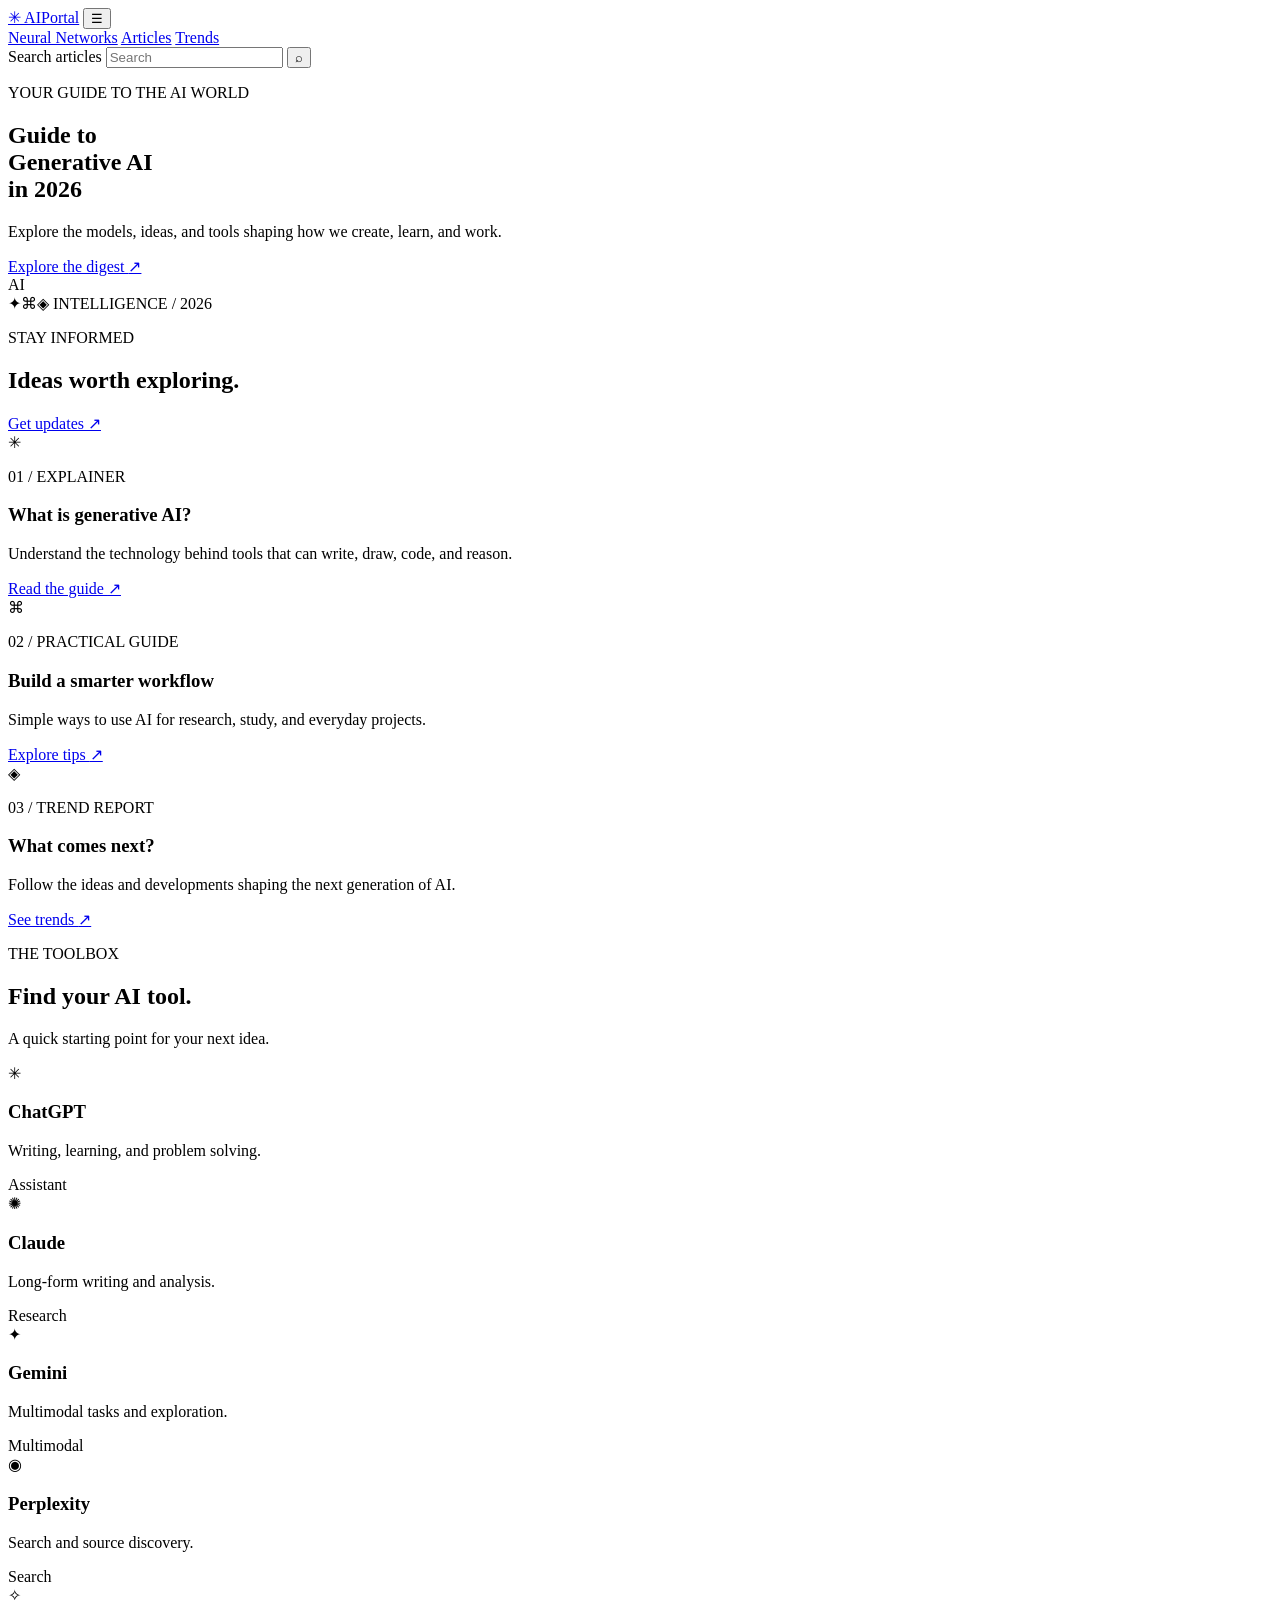
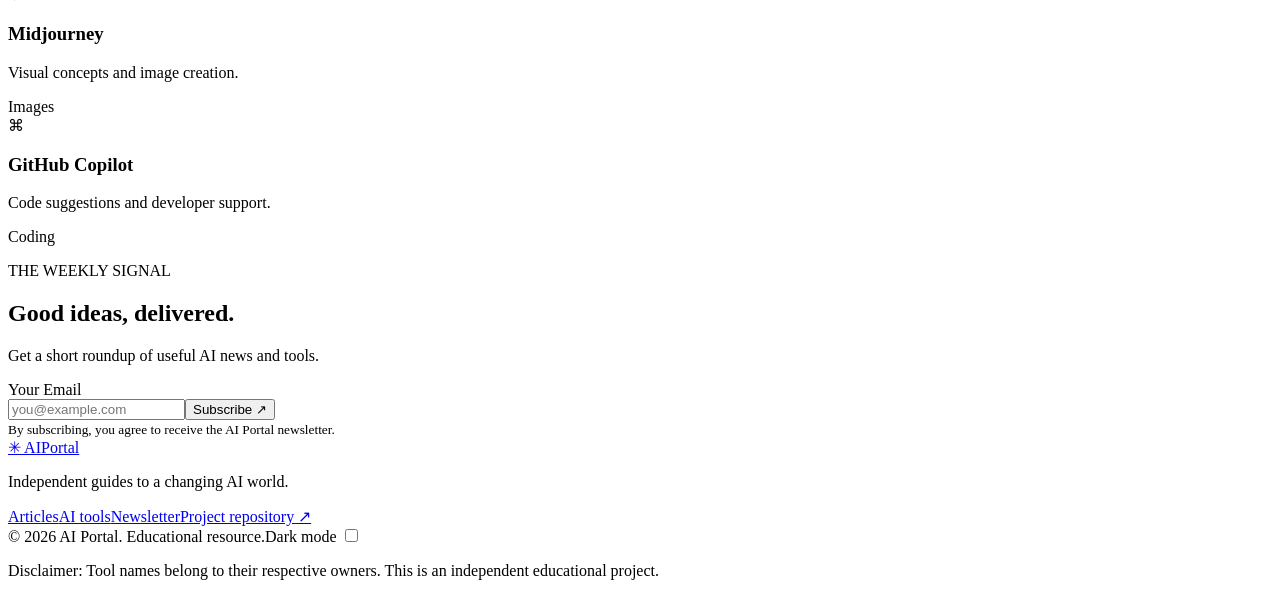
==== index.html @ faca418a "Rename index[1].html to index.html" ====
<!DOCTYPE html>
<html lang="en">
<head>
  <meta charset="UTF-8">
  <meta name="viewport" content="width=device-width, initial-scale=1.0">
  <meta name="description" content="News, guides and tools for generative artificial intelligence.">
  <title>AI Portal — Generative AI in 2026</title>
  <link rel="stylesheet" href="style.css">
</head>
<body>
  <header class="site-header">
    <a class="logo" href="#" aria-label="AI Portal home"><span class="logo-mark">✳</span> AI<span>Portal</span></a>
    <button class="menu-toggle" aria-label="Open navigation" aria-expanded="false">☰</button>
    <nav class="navigation" aria-label="Main navigation">
      <a href="#models">Neural Networks</a>
      <a href="#articles">Articles</a>
      <a href="#trends">Trends</a>
    </nav>
    <form class="search-form" role="search" action="#">
      <label class="visually-hidden" for="search">Search articles</label>
      <input id="search" type="search" placeholder="Search">
      <button type="submit" aria-label="Search">⌕</button>
    </form>
  </header>

  <main>
    <section class="hero" id="trends">
      <div class="hero-content">
        <p class="eyebrow"><span class="status-dot"></span> YOUR GUIDE TO THE AI WORLD</p>
        <h1>Guide to<br><span>Generative AI</span><br>in 2026</h1>
        <p class="hero-copy">Explore the models, ideas, and tools shaping how we create, learn, and work.</p>
        <a class="button button-primary" href="#articles">Explore the digest <span aria-hidden="true">↗</span></a>
      </div>
      <div class="hero-art" aria-label="Abstract digital AI illustration" role="img">
        <div class="orbit orbit-one"></div><div class="orbit orbit-two"></div>
        <div class="core"><span>AI</span></div>
        <span class="node node-one">✦</span><span class="node node-two">⌘</span><span class="node node-three">◈</span>
        <span class="art-caption">INTELLIGENCE / 2026</span>
      </div>
    </section>

    <section class="section articles-section" id="articles">
      <div class="section-heading">
        <div><p class="eyebrow">STAY INFORMED</p><h2>Ideas worth exploring<span>.</span></h2></div>
        <a class="text-link" href="#newsletter">Get updates ↗</a>
      </div>
      <section class="feature-grid" aria-label="Featured AI topics">
        <article class="feature-card feature-large">
          <div class="card-icon purple">✳</div><p class="card-label">01 / EXPLAINER</p>
          <h3>What is generative AI?</h3>
          <p>Understand the technology behind tools that can write, draw, code, and reason.</p>
          <a href="#newsletter" class="card-link">Read the guide <span>↗</span></a>
        </article>
        <article class="feature-card">
          <div class="card-icon green">⌘</div><p class="card-label">02 / PRACTICAL GUIDE</p>
          <h3>Build a smarter workflow</h3>
          <p>Simple ways to use AI for research, study, and everyday projects.</p>
          <a href="#newsletter" class="card-link">Explore tips <span>↗</span></a>
        </article>
        <article class="feature-card">
          <div class="card-icon orange">◈</div><p class="card-label">03 / TREND REPORT</p>
          <h3>What comes next?</h3>
          <p>Follow the ideas and developments shaping the next generation of AI.</p>
          <a href="#newsletter" class="card-link">See trends <span>↗</span></a>
        </article>
      </section>
    </section>

    <section class="section models-section" id="models">
      <div class="section-heading">
        <div><p class="eyebrow">THE TOOLBOX</p><h2>Find your AI tool<span>.</span></h2></div>
        <p class="section-note">A quick starting point for your next idea.</p>
      </div>
      <section class="model-grid" aria-label="AI model catalog">
        <article class="model-card"><div class="model-symbol symbol-openai">✳</div><div><h3>ChatGPT</h3><p>Writing, learning, and problem solving.</p></div><span class="tag">Assistant</span></article>
        <article class="model-card"><div class="model-symbol symbol-claude">✺</div><div><h3>Claude</h3><p>Long-form writing and analysis.</p></div><span class="tag">Research</span></article>
        <article class="model-card"><div class="model-symbol symbol-gemini">✦</div><div><h3>Gemini</h3><p>Multimodal tasks and exploration.</p></div><span class="tag">Multimodal</span></article>
        <article class="model-card"><div class="model-symbol symbol-perplexity">◉</div><div><h3>Perplexity</h3><p>Search and source discovery.</p></div><span class="tag">Search</span></article>
        <article class="model-card"><div class="model-symbol symbol-midjourney">✧</div><div><h3>Midjourney</h3><p>Visual concepts and image creation.</p></div><span class="tag">Images</span></article>
        <article class="model-card"><div class="model-symbol symbol-github">⌘</div><div><h3>GitHub Copilot</h3><p>Code suggestions and developer support.</p></div><span class="tag">Coding</span></article>
      </section>
    </section>

    <section class="newsletter" id="newsletter">
      <div><p class="eyebrow">THE WEEKLY SIGNAL</p><h2>Good ideas, delivered.</h2><p>Get a short roundup of useful AI news and tools.</p></div>
      <form class="newsletter-form" action="#" method="get">
        <label for="email">Your Email</label>
        <div class="email-row"><input id="email" name="email" type="email" placeholder="you@example.com" required pattern="[a-zA-Z0-9._%+-]+@[a-zA-Z0-9.-]+\.[a-zA-Z]{2,}$"><button type="submit">Subscribe ↗</button></div>
        <small>By subscribing, you agree to receive the AI Portal newsletter.</small>
      </form>
    </section>
  </main>

  <footer class="site-footer">
    <a class="logo footer-logo" href="#"><span class="logo-mark">✳</span> AI<span>Portal</span></a>
    <p>Independent guides to a changing AI world.</p>
    <nav class="footer-links" aria-label="Footer navigation"><a href="#articles">Articles</a><a href="#models">AI tools</a><a href="#newsletter">Newsletter</a><a href="https://github.com/" target="_blank" rel="noopener">Project repository ↗</a></nav>
    <div class="footer-bottom"><span>© 2026 AI Portal. Educational resource.</span><label class="theme-control" for="theme-toggle">Dark mode <input id="theme-toggle" type="checkbox" aria-label="Toggle dark theme"><span class="switch"></span></label></div>
    <p class="disclaimer">Disclaimer: Tool names belong to their respective owners. This is an independent educational project.</p>
  </footer>
  <script>
    const menuButton = document.querySelector('.menu-toggle');
    const navigation = document.querySelector('.navigation');
    menuButton.addEventListener('click', () => {
      const isOpen = navigation.classList.toggle('is-open');
      menuButton.setAttribute('aria-expanded', String(isOpen));
      menuButton.textContent = isOpen ? '✕' : '☰';
    });
    document.querySelector('#theme-toggle').addEventListener('change', (event) => {
      document.body.classList.toggle('dark-theme', event.target.checked);
    });
  </script>
</body>
</html>
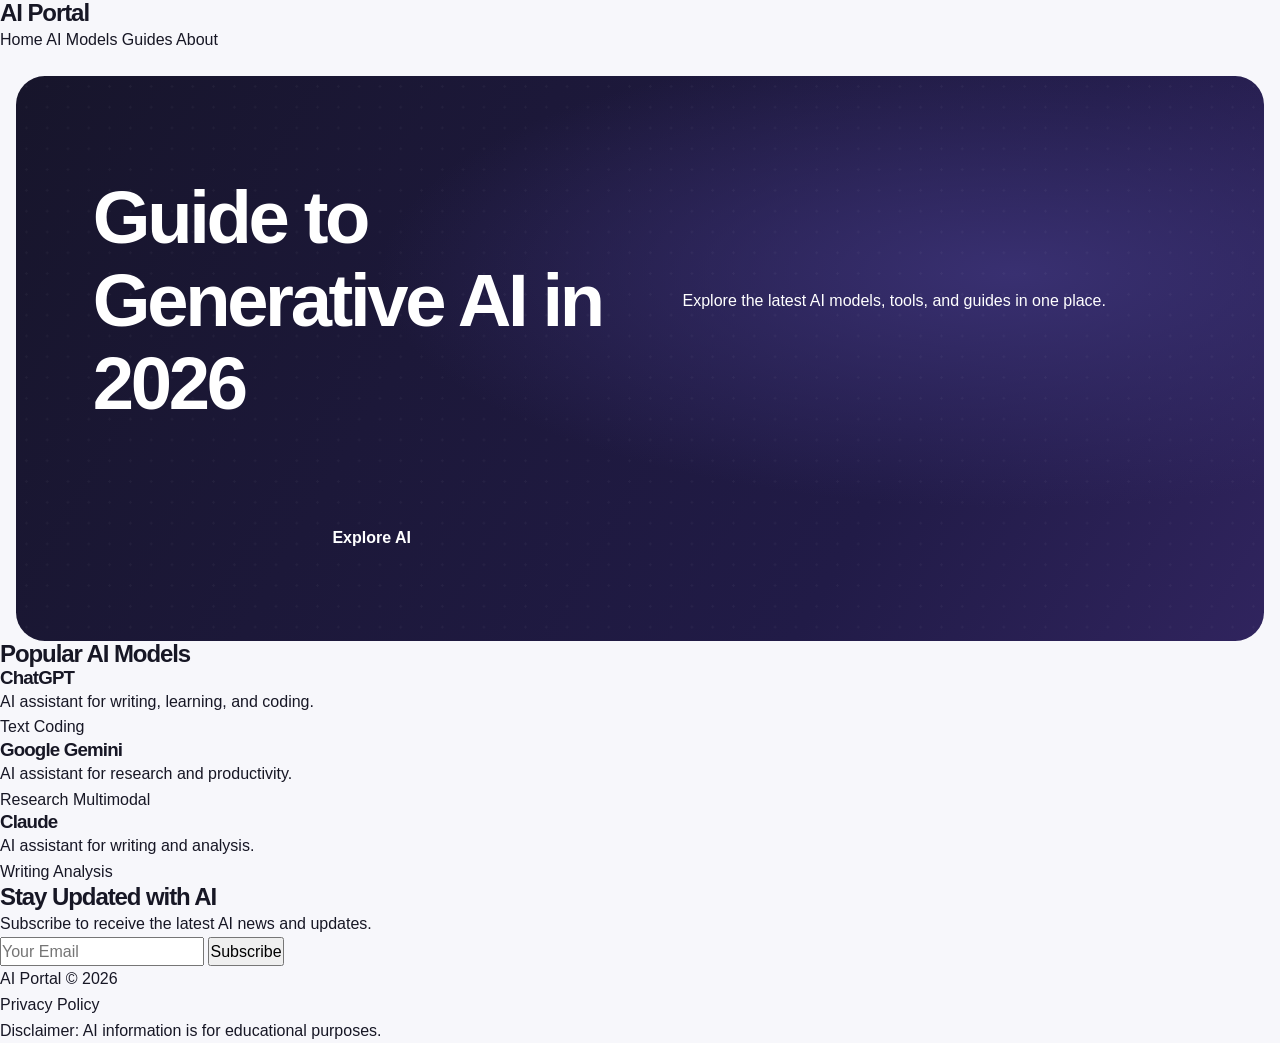
==== commit ebaa891d: "Update index.html" ====
--- a/index.html
+++ b/index.html
@@ -3,112 +3,62 @@
 <head>
   <meta charset="UTF-8">
   <meta name="viewport" content="width=device-width, initial-scale=1.0">
-  <meta name="description" content="News, guides and tools for generative artificial intelligence.">
-  <title>AI Portal — Generative AI in 2026</title>
+  <title>AI Portal</title>
   <link rel="stylesheet" href="style.css">
 </head>
 <body>
-  <header class="site-header">
-    <a class="logo" href="#" aria-label="AI Portal home"><span class="logo-mark">✳</span> AI<span>Portal</span></a>
-    <button class="menu-toggle" aria-label="Open navigation" aria-expanded="false">☰</button>
-    <nav class="navigation" aria-label="Main navigation">
-      <a href="#models">Neural Networks</a>
-      <a href="#articles">Articles</a>
-      <a href="#trends">Trends</a>
+  <header>
+    <h2>AI Portal</h2>
+    <nav>
+      <a href="#home">Home</a>
+      <a href="#models">AI Models</a>
+      <a href="#guides">Guides</a>
+      <a href="#about">About</a>
     </nav>
-    <form class="search-form" role="search" action="#">
-      <label class="visually-hidden" for="search">Search articles</label>
-      <input id="search" type="search" placeholder="Search">
-      <button type="submit" aria-label="Search">⌕</button>
-    </form>
   </header>
 
   <main>
-    <section class="hero" id="trends">
-      <div class="hero-content">
-        <p class="eyebrow"><span class="status-dot"></span> YOUR GUIDE TO THE AI WORLD</p>
-        <h1>Guide to<br><span>Generative AI</span><br>in 2026</h1>
-        <p class="hero-copy">Explore the models, ideas, and tools shaping how we create, learn, and work.</p>
-        <a class="button button-primary" href="#articles">Explore the digest <span aria-hidden="true">↗</span></a>
-      </div>
-      <div class="hero-art" aria-label="Abstract digital AI illustration" role="img">
-        <div class="orbit orbit-one"></div><div class="orbit orbit-two"></div>
-        <div class="core"><span>AI</span></div>
-        <span class="node node-one">✦</span><span class="node node-two">⌘</span><span class="node node-three">◈</span>
-        <span class="art-caption">INTELLIGENCE / 2026</span>
+    <section class="hero" id="home">
+      <h1>Guide to Generative AI in 2026</h1>
+      <p>Explore the latest AI models, tools, and guides in one place.</p>
+      <a class="button" href="#models">Explore AI</a>
+    </section>
+
+    <section id="models">
+      <h2>Popular AI Models</h2>
+      <div class="cards">
+        <article class="card">
+          <h3>ChatGPT</h3>
+          <p>AI assistant for writing, learning, and coding.</p>
+          <span>Text</span> <span>Coding</span>
+        </article>
+        <article class="card">
+          <h3>Google Gemini</h3>
+          <p>AI assistant for research and productivity.</p>
+          <span>Research</span> <span>Multimodal</span>
+        </article>
+        <article class="card">
+          <h3>Claude</h3>
+          <p>AI assistant for writing and analysis.</p>
+          <span>Writing</span> <span>Analysis</span>
+        </article>
       </div>
     </section>
 
-    <section class="section articles-section" id="articles">
-      <div class="section-heading">
-        <div><p class="eyebrow">STAY INFORMED</p><h2>Ideas worth exploring<span>.</span></h2></div>
-        <a class="text-link" href="#newsletter">Get updates ↗</a>
-      </div>
-      <section class="feature-grid" aria-label="Featured AI topics">
-        <article class="feature-card feature-large">
-          <div class="card-icon purple">✳</div><p class="card-label">01 / EXPLAINER</p>
-          <h3>What is generative AI?</h3>
-          <p>Understand the technology behind tools that can write, draw, code, and reason.</p>
-          <a href="#newsletter" class="card-link">Read the guide <span>↗</span></a>
-        </article>
-        <article class="feature-card">
-          <div class="card-icon green">⌘</div><p class="card-label">02 / PRACTICAL GUIDE</p>
-          <h3>Build a smarter workflow</h3>
-          <p>Simple ways to use AI for research, study, and everyday projects.</p>
-          <a href="#newsletter" class="card-link">Explore tips <span>↗</span></a>
-        </article>
-        <article class="feature-card">
-          <div class="card-icon orange">◈</div><p class="card-label">03 / TREND REPORT</p>
-          <h3>What comes next?</h3>
-          <p>Follow the ideas and developments shaping the next generation of AI.</p>
-          <a href="#newsletter" class="card-link">See trends <span>↗</span></a>
-        </article>
-      </section>
-    </section>
-
-    <section class="section models-section" id="models">
-      <div class="section-heading">
-        <div><p class="eyebrow">THE TOOLBOX</p><h2>Find your AI tool<span>.</span></h2></div>
-        <p class="section-note">A quick starting point for your next idea.</p>
-      </div>
-      <section class="model-grid" aria-label="AI model catalog">
-        <article class="model-card"><div class="model-symbol symbol-openai">✳</div><div><h3>ChatGPT</h3><p>Writing, learning, and problem solving.</p></div><span class="tag">Assistant</span></article>
-        <article class="model-card"><div class="model-symbol symbol-claude">✺</div><div><h3>Claude</h3><p>Long-form writing and analysis.</p></div><span class="tag">Research</span></article>
-        <article class="model-card"><div class="model-symbol symbol-gemini">✦</div><div><h3>Gemini</h3><p>Multimodal tasks and exploration.</p></div><span class="tag">Multimodal</span></article>
-        <article class="model-card"><div class="model-symbol symbol-perplexity">◉</div><div><h3>Perplexity</h3><p>Search and source discovery.</p></div><span class="tag">Search</span></article>
-        <article class="model-card"><div class="model-symbol symbol-midjourney">✧</div><div><h3>Midjourney</h3><p>Visual concepts and image creation.</p></div><span class="tag">Images</span></article>
-        <article class="model-card"><div class="model-symbol symbol-github">⌘</div><div><h3>GitHub Copilot</h3><p>Code suggestions and developer support.</p></div><span class="tag">Coding</span></article>
-      </section>
-    </section>
-
-    <section class="newsletter" id="newsletter">
-      <div><p class="eyebrow">THE WEEKLY SIGNAL</p><h2>Good ideas, delivered.</h2><p>Get a short roundup of useful AI news and tools.</p></div>
-      <form class="newsletter-form" action="#" method="get">
-        <label for="email">Your Email</label>
-        <div class="email-row"><input id="email" name="email" type="email" placeholder="you@example.com" required pattern="[a-zA-Z0-9._%+-]+@[a-zA-Z0-9.-]+\.[a-zA-Z]{2,}$"><button type="submit">Subscribe ↗</button></div>
-        <small>By subscribing, you agree to receive the AI Portal newsletter.</small>
+    <section class="subscribe" id="guides">
+      <h2>Stay Updated with AI</h2>
+      <p>Subscribe to receive the latest AI news and updates.</p>
+      <form onsubmit="event.preventDefault(); alert('Thank you for subscribing!');">
+        <input type="email" placeholder="Your Email" required>
+        <button type="submit">Subscribe</button>
       </form>
     </section>
   </main>
 
-  <footer class="site-footer">
-    <a class="logo footer-logo" href="#"><span class="logo-mark">✳</span> AI<span>Portal</span></a>
-    <p>Independent guides to a changing AI world.</p>
-    <nav class="footer-links" aria-label="Footer navigation"><a href="#articles">Articles</a><a href="#models">AI tools</a><a href="#newsletter">Newsletter</a><a href="https://github.com/" target="_blank" rel="noopener">Project repository ↗</a></nav>
-    <div class="footer-bottom"><span>© 2026 AI Portal. Educational resource.</span><label class="theme-control" for="theme-toggle">Dark mode <input id="theme-toggle" type="checkbox" aria-label="Toggle dark theme"><span class="switch"></span></label></div>
-    <p class="disclaimer">Disclaimer: Tool names belong to their respective owners. This is an independent educational project.</p>
+  <footer id="about">
+    <p>AI Portal © 2026</p>
+    <a href="#about">Privacy Policy</a>
+    <p>Disclaimer: AI information is for educational purposes.</p>
   </footer>
-  <script>
-    const menuButton = document.querySelector('.menu-toggle');
-    const navigation = document.querySelector('.navigation');
-    menuButton.addEventListener('click', () => {
-      const isOpen = navigation.classList.toggle('is-open');
-      menuButton.setAttribute('aria-expanded', String(isOpen));
-      menuButton.textContent = isOpen ? '✕' : '☰';
-    });
-    document.querySelector('#theme-toggle').addEventListener('change', (event) => {
-      document.body.classList.toggle('dark-theme', event.target.checked);
-    });
-  </script>
 </body>
 </html>
--- a/style.css
+++ b/style.css
@@ -0,0 +1,147 @@
+@import url('https://fonts.googleapis.com/css2?family=DM+Sans:wght@400;500;600;700&family=Space+Grotesk:wght@400;500;600;700&display=swap');
+
+:root {
+  color-scheme: light;
+  --bg: #f7f7fb;
+  --surface: #ffffff;
+  --text: #171725;
+  --muted: #68687b;
+  --line: #e6e5ee;
+  --purple: #7454f5;
+  --purple-light: #eee9ff;
+  --green: #d9f8e7;
+  --orange: #ffead8;
+  --shadow: 0 1rem 3rem rgba(38, 30, 80, .06);
+}
+* { box-sizing: border-box; margin: 0; padding: 0; }
+html { scroll-behavior: smooth; }
+body { background: var(--bg); color: var(--text); font-family: 'DM Sans', sans-serif; line-height: 1.6; }
+a { color: inherit; text-decoration: none; }
+button, input { font: inherit; }
+button, a, input { -webkit-tap-highlight-color: transparent; }
+button:focus-visible, a:focus-visible, input:focus-visible { outline: .18rem solid var(--purple); outline-offset: .2rem; }
+.visually-hidden { position: absolute; width: 1px; height: 1px; padding: 0; margin: -1px; overflow: hidden; clip: rect(0,0,0,0); white-space: nowrap; border: 0; }
+.site-header { width: min(100% - 2rem, 80rem); margin: auto; min-height: 5.5rem; display: flex; align-items: center; justify-content: space-between; gap: 1.5rem; position: relative; }
+.logo { font-family: 'Space Grotesk', sans-serif; font-weight: 700; font-size: 1.4rem; letter-spacing: -.06em; white-space: nowrap; }
+.logo > span:last-child { color: var(--purple); }
+.logo-mark { display: inline-grid; place-items: center; width: 2rem; height: 2rem; background: var(--purple); color: white; border-radius: .7rem; margin-right: .3rem; font-size: 1.2rem; }
+.navigation { display: flex; align-items: center; gap: clamp(1rem, 2.4vw, 2.4rem); }
+.navigation a, .footer-links a { font-size: .9rem; color: var(--muted); font-weight: 600; transition: color .2s; }
+.navigation a:hover, .footer-links a:hover { color: var(--purple); }
+.search-form { display: flex; align-items: center; background: var(--surface); border: 1px solid var(--line); border-radius: 2rem; padding: .2rem .35rem .2rem .8rem; }
+.search-form input { border: 0; outline: 0; width: 6.5rem; min-width: 0; color: var(--text); background: transparent; font-size: .85rem; }
+.search-form button { border: 0; border-radius: 50%; width: 2.1rem; height: 2.1rem; background: var(--purple-light); color: var(--purple); cursor: pointer; }
+.menu-toggle { display: none; }
+.hero { width: min(100% - 2rem, 80rem); margin: 1.5rem auto 0; min-height: 32rem; border-radius: 1.8rem; padding: clamp(2rem, 6vw, 5.5rem); display: grid; grid-template-columns: 1.05fr .95fr; align-items: center; gap: 2rem; overflow: hidden; position: relative; isolation: isolate; background: radial-gradient(ellipse at 80% 35%, #393071 0, transparent 45%), linear-gradient(120deg, #17152b, #211b47 70%, #30245e); color: white; }
+.hero::after { content: ''; position: absolute; inset: 0; z-index: -1; background-image: radial-gradient(rgba(255,255,255,.15) 1px, transparent 1px); background-size: 1.3rem 1.3rem; opacity: .25; }
+.hero-content { max-width: 36rem; }
+.eyebrow { color: var(--purple); font-size: .72rem; font-weight: 700; letter-spacing: .15em; }
+.hero .eyebrow { color: #c2b7ff; }
+.status-dot { display: inline-block; width: .45rem; height: .45rem; border-radius: 50%; background: #9af2c1; margin-right: .5rem; }
+h1, h2, h3 { font-family: 'Space Grotesk', sans-serif; line-height: 1.12; letter-spacing: -.045em; }
+h1 { margin: 1.4rem 0; font-size: clamp(2.8rem, 5.8vw, 5rem); }
+h1 span { color: #b9a8ff; }
+.hero-copy { color: #c5c2d8; max-width: 29rem; font-size: 1.05rem; }
+.button { min-height: 3.3rem; display: inline-flex; align-items: center; justify-content: center; gap: 1.5rem; padding: .8rem 1.2rem; border-radius: .9rem; font-weight: 700; margin-top: 2rem; }
+.button-primary { background: #a997ff; color: #19152e; }
+.button-primary:hover { background: white; }
+.hero-art { min-height: 22rem; position: relative; display: grid; place-items: center; }
+.core { width: 10rem; aspect-ratio: 1; display: grid; place-items: center; border-radius: 36%; background: linear-gradient(135deg, #b6a6ff, #7150e8 60%, #402b9e); box-shadow: 0 0 5rem #8060ff80, inset 0 0 1.8rem #ffffff70; transform: rotate(-12deg); }
+.core span { color: white; font-family: 'Space Grotesk', sans-serif; font-size: 3.5rem; font-weight: 700; transform: rotate(12deg); }
+.orbit { position: absolute; width: 18rem; height: 18rem; border: 1px solid #9d8bf766; border-radius: 50%; transform: rotate(-30deg) scaleY(.62); }
+.orbit-two { width: 21rem; height: 21rem; transform: rotate(55deg) scaleY(.62); border-color: #a6a0e44d; }
+.node { position: absolute; display: grid; place-items: center; width: 3.3rem; aspect-ratio: 1; border: 1px solid #ffffff50; border-radius: 1rem; background: #332b60; color: #d5cbff; font-size: 1.5rem; box-shadow: 0 .8rem 2rem #09081755; }
+.node-one { top: 15%; left: 22%; }.node-two { right: 13%; top: 38%; }.node-three { bottom: 12%; left: 30%; }
+.art-caption { position: absolute; bottom: 0; right: 0; color: #9b93c6; font-size: .65rem; letter-spacing: .18em; }
+.section { width: min(100% - 2rem, 75rem); margin: 5.5rem auto; }
+.section-heading { display: flex; justify-content: space-between; align-items: end; gap: 2rem; margin-bottom: 1.8rem; }
+.section-heading h2, .newsletter h2 { margin-top: .55rem; font-size: clamp(1.8rem, 3vw, 2.6rem); }
+.section-heading h2 span { color: var(--purple); }
+.text-link { color: var(--purple); font-weight: 700; font-size: .9rem; white-space: nowrap; }
+.feature-grid { display: grid; grid-template-columns: repeat(3, minmax(0, 1fr)); gap: 1rem; }
+.feature-card { background: var(--surface); border: 1px solid var(--line); border-radius: 1.25rem; padding: 1.6rem; min-height: 18rem; display: flex; flex-direction: column; align-items: flex-start; box-shadow: var(--shadow); }
+.feature-large { background: linear-gradient(145deg, #f0ecff, #fff); }
+.card-icon { width: 3.2rem; height: 3.2rem; display: grid; place-items: center; border-radius: 1rem; font-size: 1.6rem; margin-bottom: 1.4rem; }
+.purple { color: #6d4be8; background: #ded5ff; }.green { color: #14734b; background: var(--green); }.orange { color: #b65c19; background: var(--orange); }
+.card-label { font-size: .67rem; letter-spacing: .13em; color: var(--muted); font-weight: 700; }
+.feature-card h3 { font-size: 1.35rem; margin: .7rem 0; }
+.feature-card > p:not(.card-label) { font-size: .9rem; color: var(--muted); }
+.card-link { color: var(--purple); font-size: .86rem; font-weight: 700; margin-top: auto; padding-top: 1.3rem; }
+.card-link span { margin-left: .4rem; }
+.models-section { margin-top: 6rem; }
+.section-note { color: var(--muted); font-size: .9rem; }
+.model-grid { display: grid; grid-template-columns: repeat(3, minmax(0, 1fr)); gap: 1rem; }
+.model-card { display: grid; grid-template-columns: auto minmax(0, 1fr); gap: .9rem; align-items: start; padding: 1.25rem; background: var(--surface); border: 1px solid var(--line); border-radius: 1.1rem; }
+.model-symbol { width: 2.8rem; height: 2.8rem; border-radius: .9rem; display: grid; place-items: center; font-size: 1.4rem; }
+.symbol-openai { background: #e7e1ff; color: #5b3dd4; }.symbol-claude { background: #ffeadc; color: #a85428; }.symbol-gemini { background: #dceaff; color: #3264c4; }.symbol-perplexity { background: #d9f7f0; color: #137c6b; }.symbol-midjourney { background: #e8e8ed; color: #30303d; }.symbol-github { background: #e5e5ec; color: #28283b; }
+.model-card h3 { font-size: 1rem; margin: .1rem 0 .35rem; letter-spacing: -.02em; }
+.model-card p { color: var(--muted); font-size: .82rem; }
+.tag { grid-column: 2; justify-self: start; background: var(--bg); border: 1px solid var(--line); border-radius: 2rem; padding: .2rem .6rem; color: var(--muted); font-size: .68rem; font-weight: 700; }
+.newsletter { width: min(100% - 2rem, 75rem); margin: 6rem auto; border-radius: 1.5rem; padding: clamp(1.5rem, 4vw, 3.5rem); background: #eee9ff; display: grid; grid-template-columns: 1fr 1fr; gap: 2rem; align-items: center; }
+.newsletter h2 { color: #211b43; }
+.newsletter > div > p:last-child { color: #68617e; margin-top: .7rem; }
+.newsletter-form label { display: block; font-size: .85rem; font-weight: 700; margin-bottom: .5rem; color: #292342; }
+.email-row { display: flex; gap: .5rem; }
+.email-row input { width: 100%; min-width: 0; padding: .9rem 1rem; border: 1px solid #d7d0f0; border-radius: .8rem; background: white; color: #171725; }
+.email-row input:invalid:not(:placeholder-shown) { border-color: #d74747; }
+.email-row input:valid:not(:placeholder-shown) { border-color: #21875a; }
+.email-row button { flex-shrink: 0; padding: .8rem 1rem; border: 0; border-radius: .8rem; background: #6f4de7; color: white; font-weight: 700; cursor: pointer; }
+.newsletter-form small { display: block; color: #68617e; font-size: .7rem; margin-top: .7rem; }
+.site-footer { width: min(100% - 2rem, 75rem); margin: 0 auto; padding: 0 0 2rem; }
+.footer-logo { display: inline-block; }
+.site-footer > p { color: var(--muted); font-size: .85rem; margin-top: .5rem; }
+.footer-links { display: flex; flex-wrap: wrap; gap: 1.3rem; margin: 1.6rem 0; }
+.footer-bottom { display: flex; justify-content: space-between; align-items: center; gap: 1rem; padding-top: 1.3rem; border-top: 1px solid var(--line); color: var(--muted); font-size: .78rem; }
+.theme-control { display: inline-flex; align-items: center; gap: .6rem; cursor: pointer; }
+.theme-control input { position: absolute; opacity: 0; width: 1px; height: 1px; }
+.switch { width: 2.4rem; height: 1.35rem; background: #cbc9d7; border-radius: 2rem; position: relative; transition: background .2s; }
+.switch::after { content: ''; position: absolute; top: .18rem; left: .18rem; width: .99rem; height: .99rem; background: white; border-radius: 50%; transition: transform .2s; }
+.theme-control input:checked + .switch { background: var(--purple); }
+.theme-control input:checked + .switch::after { transform: translateX(1.05rem); }
+.disclaimer { font-size: .72rem !important; }
+.dark-theme { --bg: #11111b; --surface: #1c1b29; --text: #f3f1ff; --muted: #b5b1c8; --line: #343247; --purple-light: #30264e; --shadow: 0 1rem 3rem rgba(0,0,0,.15); color-scheme: dark; }
+.dark-theme .feature-large { background: linear-gradient(145deg, #2a2347, #1c1b29); }
+.dark-theme .newsletter { background: #292344; }
+.dark-theme .newsletter h2, .dark-theme .newsletter-form label { color: #f3f1ff; }
+.dark-theme .newsletter > div > p:last-child, .dark-theme .newsletter-form small { color: #c5bedf; }
+.dark-theme .newsletter .email-row input { background: #171624; color: white; border-color: #48415e; }
+
+@media (max-width: 63.99rem) {
+  .site-header { flex-wrap: wrap; min-height: 5rem; padding: .8rem 0; }
+  .navigation { gap: 1rem; }
+  .search-form input { width: 4.5rem; }
+  .hero { min-height: 28rem; padding: 3rem; }
+  .hero-art { transform: scale(.85); }
+  .model-grid { grid-template-columns: repeat(2, minmax(0, 1fr)); }
+}
+@media (max-width: 48rem) {
+  .site-header { display: grid; grid-template-columns: 1fr auto auto; gap: .7rem; }
+  .menu-toggle { display: grid; place-items: center; width: 2.8rem; height: 2.8rem; border: 1px solid var(--line); background: var(--surface); color: var(--text); border-radius: .8rem; font-size: 1.2rem; cursor: pointer; }
+  .navigation { display: none; position: absolute; z-index: 5; top: calc(100% - .2rem); left: 0; right: 0; padding: 1rem; border: 1px solid var(--line); border-radius: 1rem; background: var(--surface); box-shadow: var(--shadow); flex-direction: column; align-items: stretch; }
+  .navigation.is-open { display: flex; }
+  .navigation a { padding: .65rem; }
+  .search-form { width: 2.8rem; height: 2.8rem; padding: .2rem; justify-content: center; }
+  .search-form input { position: absolute; width: 1px; height: 1px; opacity: 0; }
+  .search-form:focus-within { position: absolute; right: 3.5rem; width: min(12rem, 45vw); z-index: 6; background: var(--surface); }
+  .search-form:focus-within input { position: static; width: 100%; height: auto; opacity: 1; }
+  .hero { grid-template-columns: 1fr; gap: .5rem; padding: 2rem 1.5rem; margin-top: .5rem; border-radius: 1.2rem; }
+  .hero-content { position: relative; z-index: 1; }
+  h1 { font-size: clamp(2.7rem, 12vw, 4rem); }
+  .hero-art { min-height: 14rem; transform: scale(.75); margin: -1rem 0; }
+  .orbit { width: 16rem; height: 16rem; }.orbit-two { width: 19rem; height: 19rem; }
+  .section { margin: 4rem auto; }
+  .section-heading { align-items: flex-start; flex-direction: column; gap: .8rem; }
+  .feature-grid, .model-grid { grid-template-columns: 1fr; }
+  .feature-card { min-height: 15rem; }
+  .newsletter { grid-template-columns: 1fr; gap: 1.5rem; margin: 4rem auto; }
+  .email-row { flex-direction: column; }
+  .email-row button { min-height: 3rem; }
+  .footer-bottom { flex-direction: column; align-items: flex-start; }
+}
+@media (min-width: 64rem) {
+  .site-header, .hero, .section, .newsletter, .site-footer { max-width: 80rem; }
+}
+@media (prefers-reduced-motion: reduce) {
+  html { scroll-behavior: auto; }
+  *, *::before, *::after { transition-duration: .01ms !important; animation-duration: .01ms !important; }
+}
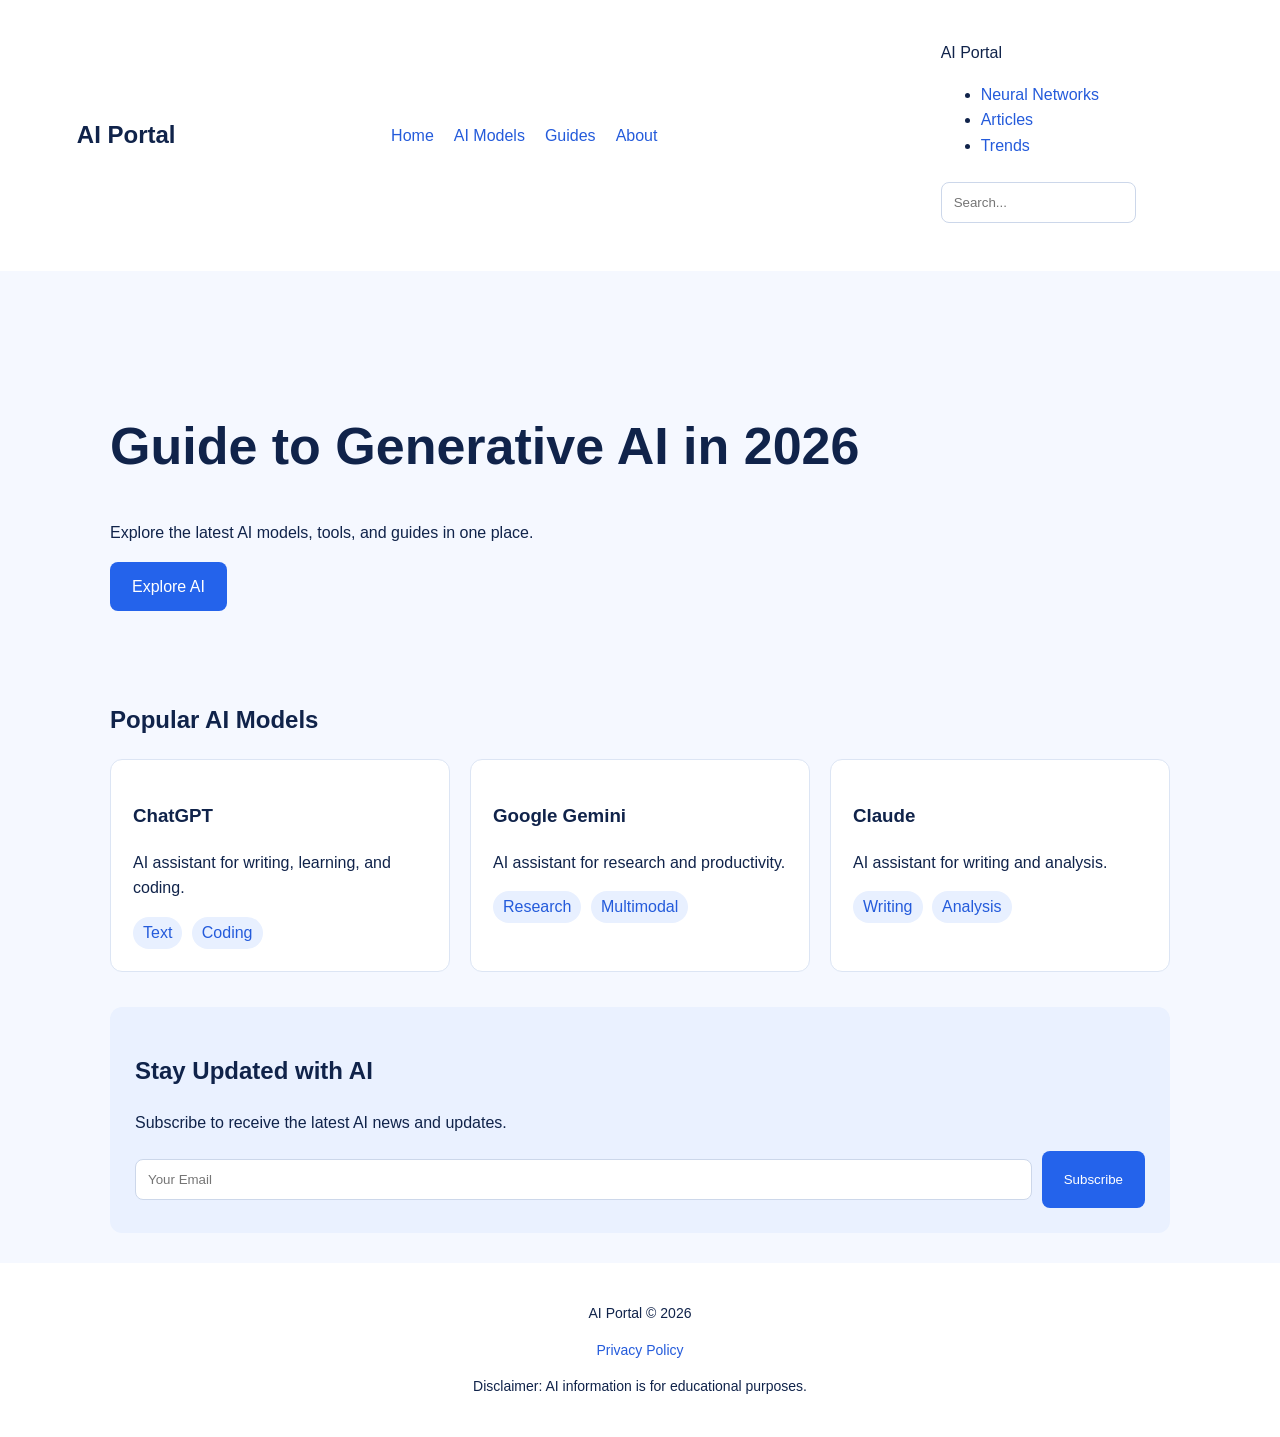
==== commit 3eeecf7a: "Update index.html" ====
--- a/index.html
+++ b/index.html
@@ -15,6 +15,32 @@
       <a href="#guides">Guides</a>
       <a href="#about">About</a>
     </nav>
+    <header class="header">
+  <div class="container">
+    <div class="logo">AI Portal</div>
+    
+    <!-- Навигация с рубрикатором -->
+    <nav class="nav">
+      <ul class="nav-list" id="navList">
+        <li><a href="#">Neural Networks</a></li>
+        <li><a href="#">Articles</a></li>
+        <li><a href="#">Trends</a></li>
+      </ul>
+    </nav>
+
+    <!-- Поиск -->
+    <div class="search-box">
+      <input type="text" placeholder="Search...">
+    </div>
+
+    <!-- Иконка «бургер» из трех полосок -->
+    <div class="burger-menu" id="burgerBtn">
+      <span></span>
+      <span></span>
+      <span></span>
+    </div>
+  </div>
+</header>
   </header>
 
   <main>
--- a/style.css
+++ b/style.css
@@ -1,147 +1,128 @@
-@import url('https://fonts.googleapis.com/css2?family=DM+Sans:wght@400;500;600;700&family=Space+Grotesk:wght@400;500;600;700&display=swap');
+* {
+  box-sizing: border-box;
+}
 
-:root {
-  color-scheme: light;
-  --bg: #f7f7fb;
-  --surface: #ffffff;
-  --text: #171725;
-  --muted: #68687b;
-  --line: #e6e5ee;
-  --purple: #7454f5;
-  --purple-light: #eee9ff;
-  --green: #d9f8e7;
-  --orange: #ffead8;
-  --shadow: 0 1rem 3rem rgba(38, 30, 80, .06);
+body {
+  margin: 0;
+  font-family: Arial, sans-serif;
+  color: #10234a;
+  background: #f5f8ff;
+  line-height: 1.6;
 }
-* { box-sizing: border-box; margin: 0; padding: 0; }
-html { scroll-behavior: smooth; }
-body { background: var(--bg); color: var(--text); font-family: 'DM Sans', sans-serif; line-height: 1.6; }
-a { color: inherit; text-decoration: none; }
-button, input { font: inherit; }
-button, a, input { -webkit-tap-highlight-color: transparent; }
-button:focus-visible, a:focus-visible, input:focus-visible { outline: .18rem solid var(--purple); outline-offset: .2rem; }
-.visually-hidden { position: absolute; width: 1px; height: 1px; padding: 0; margin: -1px; overflow: hidden; clip: rect(0,0,0,0); white-space: nowrap; border: 0; }
-.site-header { width: min(100% - 2rem, 80rem); margin: auto; min-height: 5.5rem; display: flex; align-items: center; justify-content: space-between; gap: 1.5rem; position: relative; }
-.logo { font-family: 'Space Grotesk', sans-serif; font-weight: 700; font-size: 1.4rem; letter-spacing: -.06em; white-space: nowrap; }
-.logo > span:last-child { color: var(--purple); }
-.logo-mark { display: inline-grid; place-items: center; width: 2rem; height: 2rem; background: var(--purple); color: white; border-radius: .7rem; margin-right: .3rem; font-size: 1.2rem; }
-.navigation { display: flex; align-items: center; gap: clamp(1rem, 2.4vw, 2.4rem); }
-.navigation a, .footer-links a { font-size: .9rem; color: var(--muted); font-weight: 600; transition: color .2s; }
-.navigation a:hover, .footer-links a:hover { color: var(--purple); }
-.search-form { display: flex; align-items: center; background: var(--surface); border: 1px solid var(--line); border-radius: 2rem; padding: .2rem .35rem .2rem .8rem; }
-.search-form input { border: 0; outline: 0; width: 6.5rem; min-width: 0; color: var(--text); background: transparent; font-size: .85rem; }
-.search-form button { border: 0; border-radius: 50%; width: 2.1rem; height: 2.1rem; background: var(--purple-light); color: var(--purple); cursor: pointer; }
-.menu-toggle { display: none; }
-.hero { width: min(100% - 2rem, 80rem); margin: 1.5rem auto 0; min-height: 32rem; border-radius: 1.8rem; padding: clamp(2rem, 6vw, 5.5rem); display: grid; grid-template-columns: 1.05fr .95fr; align-items: center; gap: 2rem; overflow: hidden; position: relative; isolation: isolate; background: radial-gradient(ellipse at 80% 35%, #393071 0, transparent 45%), linear-gradient(120deg, #17152b, #211b47 70%, #30245e); color: white; }
-.hero::after { content: ''; position: absolute; inset: 0; z-index: -1; background-image: radial-gradient(rgba(255,255,255,.15) 1px, transparent 1px); background-size: 1.3rem 1.3rem; opacity: .25; }
-.hero-content { max-width: 36rem; }
-.eyebrow { color: var(--purple); font-size: .72rem; font-weight: 700; letter-spacing: .15em; }
-.hero .eyebrow { color: #c2b7ff; }
-.status-dot { display: inline-block; width: .45rem; height: .45rem; border-radius: 50%; background: #9af2c1; margin-right: .5rem; }
-h1, h2, h3 { font-family: 'Space Grotesk', sans-serif; line-height: 1.12; letter-spacing: -.045em; }
-h1 { margin: 1.4rem 0; font-size: clamp(2.8rem, 5.8vw, 5rem); }
-h1 span { color: #b9a8ff; }
-.hero-copy { color: #c5c2d8; max-width: 29rem; font-size: 1.05rem; }
-.button { min-height: 3.3rem; display: inline-flex; align-items: center; justify-content: center; gap: 1.5rem; padding: .8rem 1.2rem; border-radius: .9rem; font-weight: 700; margin-top: 2rem; }
-.button-primary { background: #a997ff; color: #19152e; }
-.button-primary:hover { background: white; }
-.hero-art { min-height: 22rem; position: relative; display: grid; place-items: center; }
-.core { width: 10rem; aspect-ratio: 1; display: grid; place-items: center; border-radius: 36%; background: linear-gradient(135deg, #b6a6ff, #7150e8 60%, #402b9e); box-shadow: 0 0 5rem #8060ff80, inset 0 0 1.8rem #ffffff70; transform: rotate(-12deg); }
-.core span { color: white; font-family: 'Space Grotesk', sans-serif; font-size: 3.5rem; font-weight: 700; transform: rotate(12deg); }
-.orbit { position: absolute; width: 18rem; height: 18rem; border: 1px solid #9d8bf766; border-radius: 50%; transform: rotate(-30deg) scaleY(.62); }
-.orbit-two { width: 21rem; height: 21rem; transform: rotate(55deg) scaleY(.62); border-color: #a6a0e44d; }
-.node { position: absolute; display: grid; place-items: center; width: 3.3rem; aspect-ratio: 1; border: 1px solid #ffffff50; border-radius: 1rem; background: #332b60; color: #d5cbff; font-size: 1.5rem; box-shadow: 0 .8rem 2rem #09081755; }
-.node-one { top: 15%; left: 22%; }.node-two { right: 13%; top: 38%; }.node-three { bottom: 12%; left: 30%; }
-.art-caption { position: absolute; bottom: 0; right: 0; color: #9b93c6; font-size: .65rem; letter-spacing: .18em; }
-.section { width: min(100% - 2rem, 75rem); margin: 5.5rem auto; }
-.section-heading { display: flex; justify-content: space-between; align-items: end; gap: 2rem; margin-bottom: 1.8rem; }
-.section-heading h2, .newsletter h2 { margin-top: .55rem; font-size: clamp(1.8rem, 3vw, 2.6rem); }
-.section-heading h2 span { color: var(--purple); }
-.text-link { color: var(--purple); font-weight: 700; font-size: .9rem; white-space: nowrap; }
-.feature-grid { display: grid; grid-template-columns: repeat(3, minmax(0, 1fr)); gap: 1rem; }
-.feature-card { background: var(--surface); border: 1px solid var(--line); border-radius: 1.25rem; padding: 1.6rem; min-height: 18rem; display: flex; flex-direction: column; align-items: flex-start; box-shadow: var(--shadow); }
-.feature-large { background: linear-gradient(145deg, #f0ecff, #fff); }
-.card-icon { width: 3.2rem; height: 3.2rem; display: grid; place-items: center; border-radius: 1rem; font-size: 1.6rem; margin-bottom: 1.4rem; }
-.purple { color: #6d4be8; background: #ded5ff; }.green { color: #14734b; background: var(--green); }.orange { color: #b65c19; background: var(--orange); }
-.card-label { font-size: .67rem; letter-spacing: .13em; color: var(--muted); font-weight: 700; }
-.feature-card h3 { font-size: 1.35rem; margin: .7rem 0; }
-.feature-card > p:not(.card-label) { font-size: .9rem; color: var(--muted); }
-.card-link { color: var(--purple); font-size: .86rem; font-weight: 700; margin-top: auto; padding-top: 1.3rem; }
-.card-link span { margin-left: .4rem; }
-.models-section { margin-top: 6rem; }
-.section-note { color: var(--muted); font-size: .9rem; }
-.model-grid { display: grid; grid-template-columns: repeat(3, minmax(0, 1fr)); gap: 1rem; }
-.model-card { display: grid; grid-template-columns: auto minmax(0, 1fr); gap: .9rem; align-items: start; padding: 1.25rem; background: var(--surface); border: 1px solid var(--line); border-radius: 1.1rem; }
-.model-symbol { width: 2.8rem; height: 2.8rem; border-radius: .9rem; display: grid; place-items: center; font-size: 1.4rem; }
-.symbol-openai { background: #e7e1ff; color: #5b3dd4; }.symbol-claude { background: #ffeadc; color: #a85428; }.symbol-gemini { background: #dceaff; color: #3264c4; }.symbol-perplexity { background: #d9f7f0; color: #137c6b; }.symbol-midjourney { background: #e8e8ed; color: #30303d; }.symbol-github { background: #e5e5ec; color: #28283b; }
-.model-card h3 { font-size: 1rem; margin: .1rem 0 .35rem; letter-spacing: -.02em; }
-.model-card p { color: var(--muted); font-size: .82rem; }
-.tag { grid-column: 2; justify-self: start; background: var(--bg); border: 1px solid var(--line); border-radius: 2rem; padding: .2rem .6rem; color: var(--muted); font-size: .68rem; font-weight: 700; }
-.newsletter { width: min(100% - 2rem, 75rem); margin: 6rem auto; border-radius: 1.5rem; padding: clamp(1.5rem, 4vw, 3.5rem); background: #eee9ff; display: grid; grid-template-columns: 1fr 1fr; gap: 2rem; align-items: center; }
-.newsletter h2 { color: #211b43; }
-.newsletter > div > p:last-child { color: #68617e; margin-top: .7rem; }
-.newsletter-form label { display: block; font-size: .85rem; font-weight: 700; margin-bottom: .5rem; color: #292342; }
-.email-row { display: flex; gap: .5rem; }
-.email-row input { width: 100%; min-width: 0; padding: .9rem 1rem; border: 1px solid #d7d0f0; border-radius: .8rem; background: white; color: #171725; }
-.email-row input:invalid:not(:placeholder-shown) { border-color: #d74747; }
-.email-row input:valid:not(:placeholder-shown) { border-color: #21875a; }
-.email-row button { flex-shrink: 0; padding: .8rem 1rem; border: 0; border-radius: .8rem; background: #6f4de7; color: white; font-weight: 700; cursor: pointer; }
-.newsletter-form small { display: block; color: #68617e; font-size: .7rem; margin-top: .7rem; }
-.site-footer { width: min(100% - 2rem, 75rem); margin: 0 auto; padding: 0 0 2rem; }
-.footer-logo { display: inline-block; }
-.site-footer > p { color: var(--muted); font-size: .85rem; margin-top: .5rem; }
-.footer-links { display: flex; flex-wrap: wrap; gap: 1.3rem; margin: 1.6rem 0; }
-.footer-bottom { display: flex; justify-content: space-between; align-items: center; gap: 1rem; padding-top: 1.3rem; border-top: 1px solid var(--line); color: var(--muted); font-size: .78rem; }
-.theme-control { display: inline-flex; align-items: center; gap: .6rem; cursor: pointer; }
-.theme-control input { position: absolute; opacity: 0; width: 1px; height: 1px; }
-.switch { width: 2.4rem; height: 1.35rem; background: #cbc9d7; border-radius: 2rem; position: relative; transition: background .2s; }
-.switch::after { content: ''; position: absolute; top: .18rem; left: .18rem; width: .99rem; height: .99rem; background: white; border-radius: 50%; transition: transform .2s; }
-.theme-control input:checked + .switch { background: var(--purple); }
-.theme-control input:checked + .switch::after { transform: translateX(1.05rem); }
-.disclaimer { font-size: .72rem !important; }
-.dark-theme { --bg: #11111b; --surface: #1c1b29; --text: #f3f1ff; --muted: #b5b1c8; --line: #343247; --purple-light: #30264e; --shadow: 0 1rem 3rem rgba(0,0,0,.15); color-scheme: dark; }
-.dark-theme .feature-large { background: linear-gradient(145deg, #2a2347, #1c1b29); }
-.dark-theme .newsletter { background: #292344; }
-.dark-theme .newsletter h2, .dark-theme .newsletter-form label { color: #f3f1ff; }
-.dark-theme .newsletter > div > p:last-child, .dark-theme .newsletter-form small { color: #c5bedf; }
-.dark-theme .newsletter .email-row input { background: #171624; color: white; border-color: #48415e; }
 
-@media (max-width: 63.99rem) {
-  .site-header { flex-wrap: wrap; min-height: 5rem; padding: .8rem 0; }
-  .navigation { gap: 1rem; }
-  .search-form input { width: 4.5rem; }
-  .hero { min-height: 28rem; padding: 3rem; }
-  .hero-art { transform: scale(.85); }
-  .model-grid { grid-template-columns: repeat(2, minmax(0, 1fr)); }
+header {
+  background: white;
+  padding: 20px 6%;
+  display: flex;
+  justify-content: space-between;
+  align-items: center;
+  flex-wrap: wrap;
+  gap: 15px;
 }
-@media (max-width: 48rem) {
-  .site-header { display: grid; grid-template-columns: 1fr auto auto; gap: .7rem; }
-  .menu-toggle { display: grid; place-items: center; width: 2.8rem; height: 2.8rem; border: 1px solid var(--line); background: var(--surface); color: var(--text); border-radius: .8rem; font-size: 1.2rem; cursor: pointer; }
-  .navigation { display: none; position: absolute; z-index: 5; top: calc(100% - .2rem); left: 0; right: 0; padding: 1rem; border: 1px solid var(--line); border-radius: 1rem; background: var(--surface); box-shadow: var(--shadow); flex-direction: column; align-items: stretch; }
-  .navigation.is-open { display: flex; }
-  .navigation a { padding: .65rem; }
-  .search-form { width: 2.8rem; height: 2.8rem; padding: .2rem; justify-content: center; }
-  .search-form input { position: absolute; width: 1px; height: 1px; opacity: 0; }
-  .search-form:focus-within { position: absolute; right: 3.5rem; width: min(12rem, 45vw); z-index: 6; background: var(--surface); }
-  .search-form:focus-within input { position: static; width: 100%; height: auto; opacity: 1; }
-  .hero { grid-template-columns: 1fr; gap: .5rem; padding: 2rem 1.5rem; margin-top: .5rem; border-radius: 1.2rem; }
-  .hero-content { position: relative; z-index: 1; }
-  h1 { font-size: clamp(2.7rem, 12vw, 4rem); }
-  .hero-art { min-height: 14rem; transform: scale(.75); margin: -1rem 0; }
-  .orbit { width: 16rem; height: 16rem; }.orbit-two { width: 19rem; height: 19rem; }
-  .section { margin: 4rem auto; }
-  .section-heading { align-items: flex-start; flex-direction: column; gap: .8rem; }
-  .feature-grid, .model-grid { grid-template-columns: 1fr; }
-  .feature-card { min-height: 15rem; }
-  .newsletter { grid-template-columns: 1fr; gap: 1.5rem; margin: 4rem auto; }
-  .email-row { flex-direction: column; }
-  .email-row button { min-height: 3rem; }
-  .footer-bottom { flex-direction: column; align-items: flex-start; }
+
+header h2 {
+  margin: 0;
 }
-@media (min-width: 64rem) {
-  .site-header, .hero, .section, .newsletter, .site-footer { max-width: 80rem; }
+
+nav {
+  display: flex;
+  gap: 20px;
+  flex-wrap: wrap;
 }
-@media (prefers-reduced-motion: reduce) {
-  html { scroll-behavior: auto; }
-  *, *::before, *::after { transition-duration: .01ms !important; animation-duration: .01ms !important; }
+
+a {
+  color: #245bdb;
+  text-decoration: none;
 }
+
+main {
+  max-width: 1100px;
+  margin: auto;
+  padding: 30px 20px;
+}
+
+.hero {
+  padding: 40px 0;
+}
+
+h1 {
+  font-size: 42px;
+  line-height: 1.2;
+}
+
+.button, button {
+  display: inline-block;
+  background: #2463eb;
+  color: white;
+  padding: 12px 22px;
+  border: 0;
+  border-radius: 8px;
+  cursor: pointer;
+}
+
+.cards {
+  display: grid;
+  grid-template-columns: 1fr;
+  gap: 20px;
+}
+
+.card {
+  background: white;
+  border: 1px solid #dce5f4;
+  border-radius: 12px;
+  padding: 22px;
+}
+
+.card span {
+  display: inline-block;
+  background: #e8f0ff;
+  color: #245bdb;
+  padding: 3px 10px;
+  border-radius: 20px;
+  margin-right: 5px;
+}
+
+.subscribe {
+  margin-top: 35px;
+  padding: 25px;
+  background: #eaf1ff;
+  border-radius: 12px;
+}
+
+input {
+  width: 100%;
+  padding: 12px;
+  border: 1px solid #ccd7ea;
+  border-radius: 8px;
+  margin: 8px 0;
+}
+
+footer {
+  background: white;
+  padding: 25px;
+  text-align: center;
+  font-size: 14px;
+}
+
+@media (min-width: 1024px) {
+  .cards {
+    grid-template-columns: repeat(3, 1fr);
+  }
+
+  .hero {
+    padding: 70px 0;
+  }
+
+  h1 {
+    font-size: 52px;
+  }
+
+  form {
+    display: flex;
+    gap: 10px;
+  }
+
+  input {
+    flex: 1;
+  }
+}
